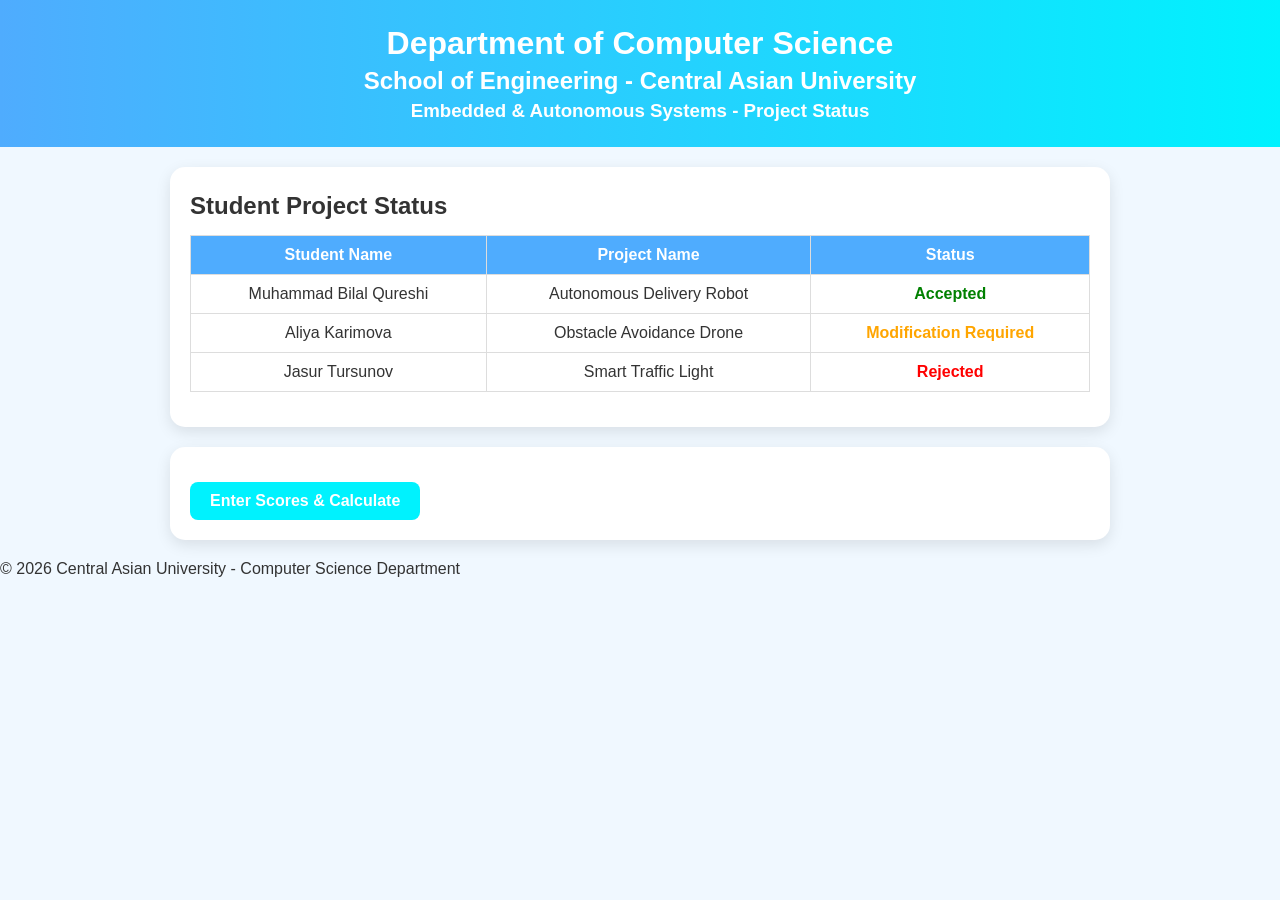
==== index.html @ 3877a405 "Add files via upload" ====
<!DOCTYPE html>
<html lang="en">
<head>
<meta charset="UTF-8">
<meta name="viewport" content="width=device-width, initial-scale=1.0">
<title>Embedded & Autonomous Systems Projects</title>
<link rel="stylesheet" href="style.css">
</head>
<body>
<header>
  <h1>Department of Computer Science</h1>
  <h2>School of Engineering - Central Asian University</h2>
  <h3>Embedded & Autonomous Systems - Project Status</h3>
</header>

<section>
  <h2>Student Project Status</h2>
  <table id="projectStatus">
    <thead>
      <tr>
        <th>Student Name</th>
        <th>Project Name</th>
        <th>Status</th>
      </tr>
    </thead>
    <tbody>
      <!-- Example data, you can update this -->
      <tr>
        <td>Muhammad Bilal Qureshi</td>
        <td>Autonomous Delivery Robot</td>
        <td class="accepted">Accepted</td>
      </tr>
      <tr>
        <td>Aliya Karimova</td>
        <td>Obstacle Avoidance Drone</td>
        <td class="modification">Modification Required</td>
      </tr>
      <tr>
        <td>Jasur Tursunov</td>
        <td>Smart Traffic Light</td>
        <td class="rejected">Rejected</td>
      </tr>
    </tbody>
  </table>
</section>

<section>
  <a href="scores.html" class="btn">Enter Scores & Calculate</a>
</section>

<footer>
  <p>&copy; 2026 Central Asian University - Computer Science Department</p>
</footer>
</body>
</html>
---- style.css ----
body {
  font-family: 'Segoe UI', Tahoma, Geneva, Verdana, sans-serif;
  margin: 0;
  padding: 0;
  background: #f0f8ff;
  color: #333;
}

header {
  text-align: center;
  background: linear-gradient(to right, #4facfe, #00f2fe);
  color: white;
  padding: 20px 0;
}

h1, h2, h3 {
  margin: 5px 0;
}

section {
  margin: 20px auto;
  width: 90%;
  max-width: 900px;
  background: #fff;
  padding: 20px;
  border-radius: 15px;
  box-shadow: 0 5px 15px rgba(0,0,0,0.1);
}

table {
  width: 100%;
  border-collapse: collapse;
  margin: 15px 0;
}

th, td {
  border: 1px solid #ddd;
  padding: 10px;
  text-align: center;
}

th {
  background: #4facfe;
  color: white;
}

.accepted {
  color: green;
  font-weight: bold;
}

.modification {
  color: orange;
  font-weight: bold;
}

.rejected {
  color: red;
  font-weight: bold;
}

form label {
  display: block;
  margin: 10px 0;
}

form input {
  width: 50%;
  padding: 5px;
  margin-left: 10px;
}

button, .btn {
  display: inline-block;
  margin-top: 15px;
  padding: 10px 20px;
  background: #00f2fe;
  color: #fff;
  border: none;
  border-radius: 8px;
  cursor: pointer;
  text-decoration: none;
  font-weight: bold;
}

button:hover, .btn:hover {
  background: #4facfe;
}

.result-box {
  margin-top: 15px;
  padding: 15px;
  border-radius: 10px;
  background: #e0f7fa;
}
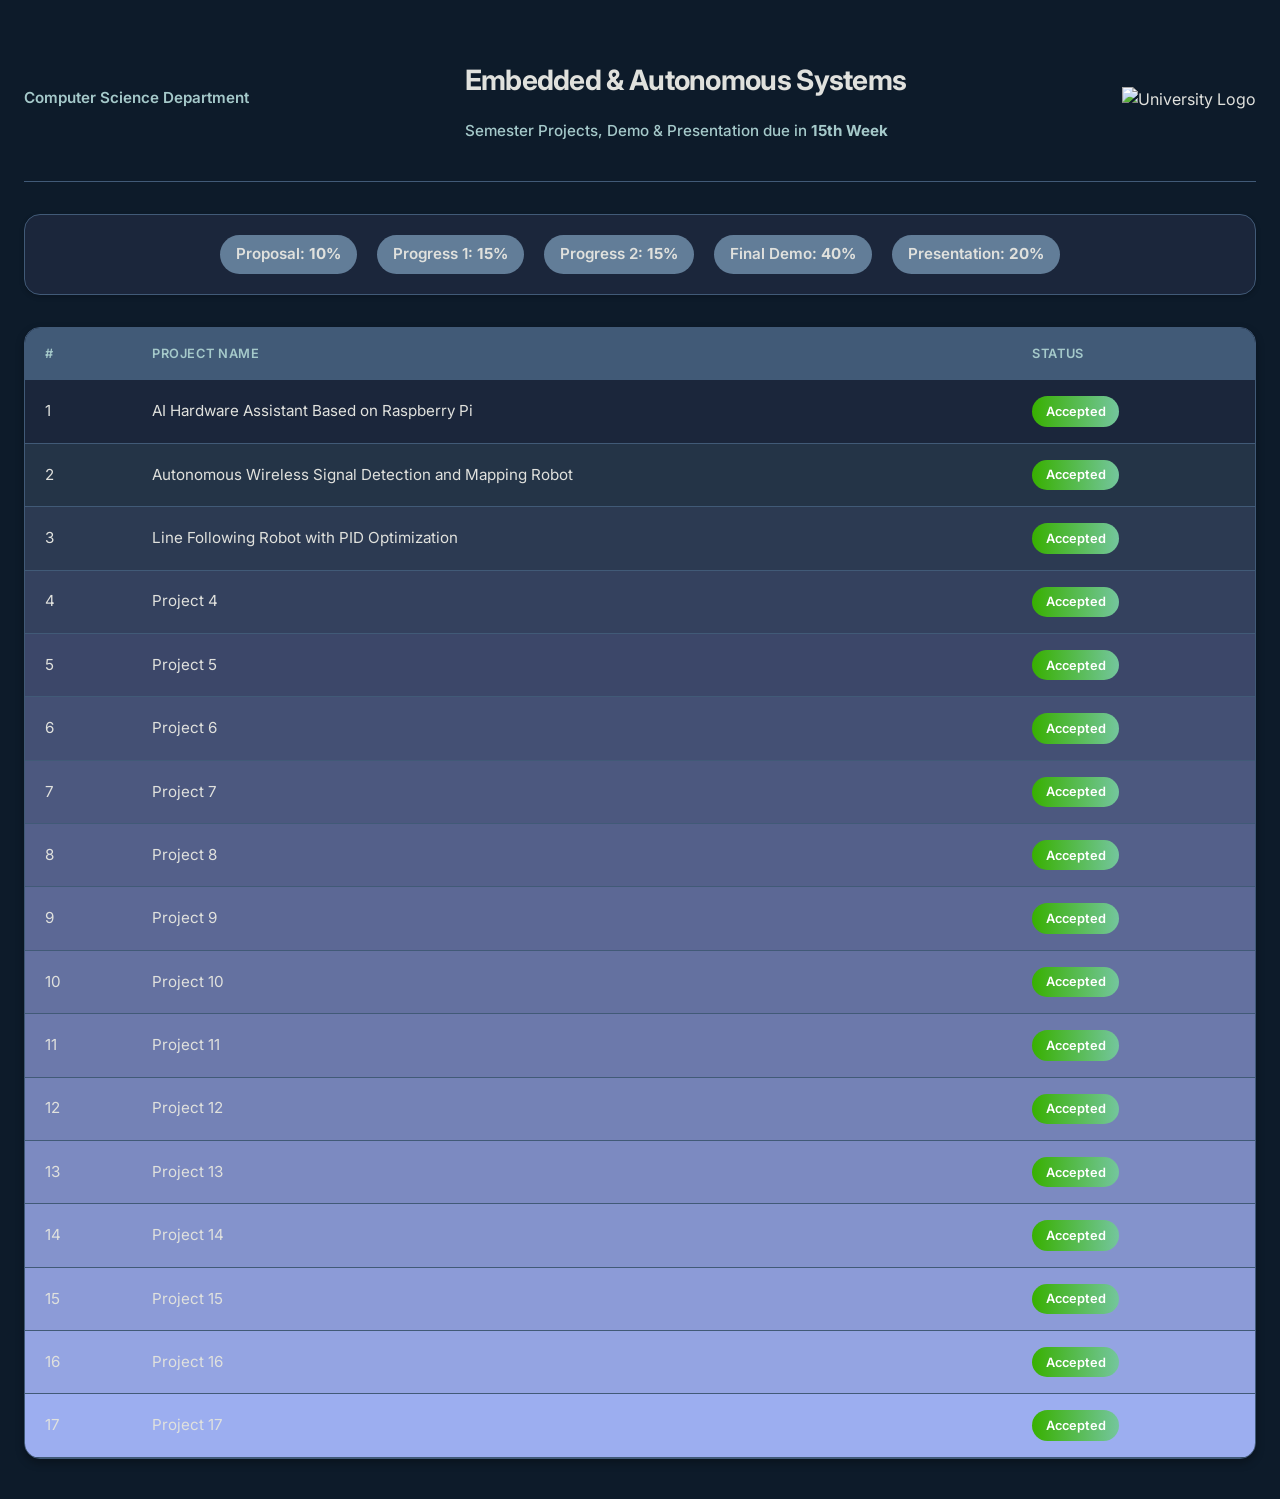
==== commit 97114d2b: "Add files via upload" ====
--- a/index.html
+++ b/index.html
@@ -1,55 +1,291 @@
 <!DOCTYPE html>
-<html lang="en">
+<html lang="en" class="scroll-smooth">
 <head>
 <meta charset="UTF-8">
-<meta name="viewport" content="width=device-width, initial-scale=1.0">
-<title>Embedded & Autonomous Systems Projects</title>
-<link rel="stylesheet" href="style.css">
+<meta name="viewport" content="width=device-width, initial-scale=1.0"/>
+<title>Embedded & Autonomous Systems Dashboard</title>
+<link rel="preconnect" href="https://fonts.googleapis.com">
+<link rel="preconnect" href="https://fonts.gstatic.com" crossorigin>
+<link href="https://fonts.googleapis.com/css2?family=Inter:wght@400;500;600;700&display=swap" rel="stylesheet">
+<style>
+:root {
+  --bg: #0d1b2a;
+  --surface: #1b263b;
+  --border: #415a77;
+  --text: #e0e1dd;
+  --text-sec: #a5c9ca;
+  --primary: #3b82f6;
+  --primary-dark: #2563eb;
+}
+
+body {
+  font-family:'Inter', system-ui, -apple-system, sans-serif;
+  background: var(--bg);
+  color: var(--text);
+  min-height: 100vh;
+  line-height: 1.5;
+  transition: background 0.3s;
+}
+
+.container { max-width:1280px; margin:0 auto; padding:2rem 1rem; }
+
+header {
+  display:flex; align-items:center; justify-content:space-between;
+  padding-bottom:1.5rem; margin-bottom:2rem; border-bottom:1px solid var(--border);
+}
+.header-left { font-size:0.95rem; font-weight:600; color:var(--text-sec); }
+.header-center h1 { font-size:1.75rem; font-weight:700; letter-spacing:-0.025em; }
+.header-center p { font-size:0.95rem; font-weight:500; color:var(--text-sec); margin-top:0.25rem; }
+.logo img { height:3.25rem; width:auto; cursor:pointer; }
+
+.weights {
+  display:flex; flex-wrap:wrap; gap:1.25rem; background:var(--surface);
+  padding:1.25rem; border-radius:1rem; border:1px solid var(--border);
+  margin-bottom:2rem; font-size:0.95rem; font-weight:500; box-shadow:0 2px 5px rgba(0,0,0,0.2); justify-content:center;
+}
+.weights > div {
+  background: #627d98; padding:0.5rem 1rem; border-radius:9999px; color:#e0e1dd; font-weight:600;
+}
+
+.card { background:var(--surface); border-radius:1rem; border:1px solid var(--border); overflow:hidden; box-shadow:0 4px 8px rgba(0,0,0,0.3); }
+table { width:100%; border-collapse:collapse; font-size:0.95rem; }
+th, td { padding:1rem 1.25rem; text-align:left; position: relative; transition: all 0.3s; }
+th { background: #415a77; font-weight:600; color: var(--text-sec); text-transform:uppercase; font-size:0.8rem; letter-spacing:0.05em; }
+
+tr { cursor:pointer; border-bottom:1px solid var(--border); transition: transform 0.2s; }
+
+tr:hover { transform: scale(1.02); }
+
+td::after {
+  content: '';
+  position: absolute;
+  height: 100%;
+  left: 0; top: 0;
+  background: rgba(59,130,246,0.15);
+  width: 0%;
+  transition: width 0.3s ease;
+  border-radius: 6px;
+  z-index: -1;
+}
+
+td:hover::after { width: 100%; }
+
+.status {
+  display:inline-block; padding:0.35rem 0.85rem; border-radius:9999px;
+  font-size:0.8rem; font-weight:600;
+  transition: all 0.3s;
+}
+
+.status-accepted { background: linear-gradient(90deg,#38b000,#74c69d); color:#fff; }
+.status-modify { background: linear-gradient(90deg,#ff6b6b,#ff8787); color:#fff; }
+.status-discuss { background: linear-gradient(90deg,#ffd60a,#ffec99); color:#000; }
+
+/* Unique project row colors for 17 projects */
+tr:nth-child(1) { background:#1b263b; }
+tr:nth-child(2) { background:#243447; }
+tr:nth-child(3) { background:#2c3a52; }
+tr:nth-child(4) { background:#34415e; }
+tr:nth-child(5) { background:#3c4769; }
+tr:nth-child(6) { background:#445074; }
+tr:nth-child(7) { background:#4c587f; }
+tr:nth-child(8) { background:#54608a; }
+tr:nth-child(9) { background:#5c6895; }
+tr:nth-child(10){ background:#6471a0; }
+tr:nth-child(11){ background:#6c79ab; }
+tr:nth-child(12){ background:#7482b6; }
+tr:nth-child(13){ background:#7c8ac1; }
+tr:nth-child(14){ background:#8493cc; }
+tr:nth-child(15){ background:#8c9bd7; }
+tr:nth-child(16){ background:#94a4e2; }
+tr:nth-child(17){ background:#9caef0; }
+
+/* Modal */
+.modal { position:fixed; inset:0; background:rgba(0,0,0,0.7); display:none; align-items:center; justify-content:center; z-index:50; backdrop-filter:blur(5px);}
+.modal-content { background:var(--surface); border-radius:1.25rem; width:100%; max-width:540px; margin:1rem; box-shadow:0 20px 25px rgba(0,0,0,0.3); overflow:hidden; border:1px solid var(--border);}
+.modal-header { padding:1.5rem 2rem; border-bottom:1px solid var(--border); display:flex; justify-content:space-between; align-items:center; }
+.modal-header h2 { font-size:1.4rem; font-weight:700; }
+.close { font-size:1.6rem; cursor:pointer; color:var(--text-sec); transition: color 0.15s; }
+.close:hover { color:#fff; }
+.modal-body { padding:2rem; }
+
+.marks-row { display:flex; justify-content:space-between; margin-bottom:1rem; }
+.marks-row div { background:#627d98; padding:0.5rem 0.8rem; border-radius:0.5rem; color:#e0e1dd; font-weight:600; text-align:center; flex:1; margin-right:0.5rem; }
+.marks-row div:last-child { margin-right:0; }
+
+.detail-row { display:grid; grid-template-columns:1fr 2fr; gap:1rem; padding:0.85rem 0; border-bottom:1px solid #627d98; }
+.detail-row:last-child { border-bottom:none; }
+.detail-row dt { font-weight:600; color:var(--text-sec); }
+input, select { width:100%; padding:0.75rem 1rem; border:1px solid #627d98; border-radius:0.6rem; font-size:0.95rem; transition:border-color 0.15s, box-shadow 0.15s; background:#0d1b2a; color:#e0e1dd;}
+input:focus, select:focus { outline:none; border-color:var(--primary); box-shadow:0 0 0 3px rgba(59,130,246,0.3); }
+.total-row { margin-top:1.5rem; padding-top:1.25rem; border-top:2px dashed #627d98; font-size:1.15rem; font-weight:700; }
+.btn { padding:0.75rem 1.5rem; background:var(--primary); color:white; border:none; border-radius:0.6rem; font-weight:600; cursor:pointer; transition:all 0.15s; }
+.btn:hover { background:var(--primary-dark); transform:translateY(-1px); }
+.btn-outline { background:transparent; border:1px solid #627d98; color:var(--text); }
+.btn-outline:hover { background:#415a77; color:white; }
+
+</style>
 </head>
 <body>
+
+<div class="container">
 <header>
-  <h1>Department of Computer Science</h1>
-  <h2>School of Engineering - Central Asian University</h2>
-  <h3>Embedded & Autonomous Systems - Project Status</h3>
+  <div class="header-left">Computer Science Department</div>
+  <div class="header-center">
+    <h1>Embedded & Autonomous Systems</h1>
+    <p>Semester Projects, Demo & Presentation due in <b>15th Week</b></p>
+  </div>
+  <div class="logo">
+    <img src="https://github.com/backy4u/embedded-projects/raw/main/abc.png" alt="University Logo">
+  </div>
 </header>
 
-<section>
-  <h2>Student Project Status</h2>
-  <table id="projectStatus">
+<div class="weights">
+  <div>Proposal: <b>10%</b></div>
+  <div>Progress 1: <b>15%</b></div>
+  <div>Progress 2: <b>15%</b></div>
+  <div>Final Demo: <b>40%</b></div>
+  <div>Presentation: <b>20%</b></div>
+</div>
+
+<div class="card">
+  <table>
     <thead>
       <tr>
-        <th>Student Name</th>
+        <th>#</th>
         <th>Project Name</th>
         <th>Status</th>
       </tr>
     </thead>
-    <tbody>
-      <!-- Example data, you can update this -->
-      <tr>
-        <td>Muhammad Bilal Qureshi</td>
-        <td>Autonomous Delivery Robot</td>
-        <td class="accepted">Accepted</td>
-      </tr>
-      <tr>
-        <td>Aliya Karimova</td>
-        <td>Obstacle Avoidance Drone</td>
-        <td class="modification">Modification Required</td>
-      </tr>
-      <tr>
-        <td>Jasur Tursunov</td>
-        <td>Smart Traffic Light</td>
-        <td class="rejected">Rejected</td>
-      </tr>
-    </tbody>
+    <tbody id="projectTable"></tbody>
   </table>
-</section>
-
-<section>
-  <a href="scores.html" class="btn">Enter Scores & Calculate</a>
-</section>
-
-<footer>
-  <p>&copy; 2026 Central Asian University - Computer Science Department</p>
-</footer>
+</div>
+</div>
+
+<div class="modal" id="modal">
+  <div class="modal-content">
+    <div class="modal-header">
+      <h2 id="title"></h2>
+      <span class="close" onclick="closeModal()">×</span>
+    </div>
+    <div class="modal-body">
+      <dl class="detail-row"><dt>Members</dt><dd id="members"></dd></dl>
+      <dl class="detail-row"><dt>IDs</dt><dd id="ids"></dd></dl>
+
+      <!-- Marks distribution row -->
+      <div class="marks-row">
+        <div>Proposal 10%</div>
+        <div>Progress 1 15%</div>
+        <div>Progress 2 15%</div>
+        <div>Final Demo 40%</div>
+        <div>Presentation 20%</div>
+      </div>
+
+      <div class="detail-row"><dt>Proposal</dt><dd><input type="number" id="proposal" min="0" max="100"></dd></div>
+      <div class="detail-row"><dt>Progress 1</dt><dd><input type="number" id="p1" min="0" max="100"></dd></div>
+      <div class="detail-row"><dt>Progress 2</dt><dd><input type="number" id="p2" min="0" max="100"></dd></div>
+      <div class="detail-row"><dt>Final Demo</dt><dd><input type="number" id="final" min="0" max="100"></dd></div>
+      <div class="detail-row"><dt>Presentation</dt><dd><input type="number" id="presentation" min="0" max="100"></dd></div>
+      <div class="total-row">Total: <span id="total">0</span> %</div>
+      <div style="margin-top:1.75rem;">
+        <label style="font-weight:600; display:block; margin-bottom:0.5rem;">Status</label>
+        <select id="statusSelect">
+          <option value="Accepted">Accepted</option>
+          <option value="Modify">Modify</option>
+          <option value="Discuss">Discuss</option>
+        </select>
+      </div>
+      <div style="margin-top:2rem; display:flex; gap:1rem; justify-content:flex-end;">
+        <button class="btn-outline" onclick="closeModal()">Cancel</button>
+        <button class="btn" onclick="saveData()">Save Changes</button>
+      </div>
+    </div>
+  </div>
+</div>
+
+<script>
+let currentIndex=null;
+const modal=document.getElementById("modal");
+let projects=JSON.parse(localStorage.getItem("projects"))||[
+  {name:"AI Hardware Assistant Based on Raspberry Pi", members:"Dmitriy Taldonov, Sayida'zamxon Rasulxo'jayev, Alisher Babadjanov, Temurbek Masksudov, Umidjon Gafurov", ids:"230350,230020,2302371,210721,230400", status:"Accepted"},
+  {name:"Autonomous Wireless Signal Detection and Mapping Robot", members:"Same Team", ids:"230350,230020,2302371,210721,230400", status:"Accepted"},
+  {name:"Line Following Robot with PID Optimization", members:"Xikamtova Nozima, Sharapova Elixabet, Nazarova Munisa", ids:"230150,240372,230070", status:"Accepted"},
+  {name:"Project 4", members:"Team 4", ids:"230001,230002", status:"Accepted"},
+  {name:"Project 5", members:"Team 5", ids:"230003,230004", status:"Accepted"},
+  {name:"Project 6", members:"Team 6", ids:"230005,230006", status:"Accepted"},
+  {name:"Project 7", members:"Team 7", ids:"230007,230008", status:"Accepted"},
+  {name:"Project 8", members:"Team 8", ids:"230009,230010", status:"Accepted"},
+  {name:"Project 9", members:"Team 9", ids:"230011,230012", status:"Accepted"},
+  {name:"Project 10", members:"Team 10", ids:"230013,230014", status:"Accepted"},
+  {name:"Project 11", members:"Team 11", ids:"230015,230016", status:"Accepted"},
+  {name:"Project 12", members:"Team 12", ids:"230017,230018", status:"Accepted"},
+  {name:"Project 13", members:"Team 13", ids:"230019,230020", status:"Accepted"},
+  {name:"Project 14", members:"Team 14", ids:"230021,230022", status:"Accepted"},
+  {name:"Project 15", members:"Team 15", ids:"230023,230024", status:"Accepted"},
+  {name:"Project 16", members:"Team 16", ids:"230025,230026", status:"Accepted"},
+  {name:"Project 17", members:"Team 17", ids:"230027,230028", status:"Accepted"}
+];
+
+function renderTable(){
+  const tbody=document.getElementById("projectTable");
+  tbody.innerHTML="";
+  projects.forEach((p,i)=>{
+    let statusClass="status-accepted";
+    if(p.status==="Modify") statusClass="status-modify";
+    if(p.status==="Discuss") statusClass="status-discuss";
+    const tr=document.createElement("tr");
+    tr.innerHTML=`<td>${i+1}</td><td>${p.name}</td><td><span class="status ${statusClass}">${p.status}</span></td>`;
+    tr.onclick=()=>openModal(i);
+    tbody.appendChild(tr);
+  });
+}
+
+function openModal(i){
+  currentIndex=i;
+  const p=projects[i];
+  modal.style.display="flex";
+  document.getElementById("title").textContent=p.name;
+  document.getElementById("members").textContent=p.members;
+  document.getElementById("ids").textContent=p.ids;
+  document.getElementById("proposal").value=p.proposal??0;
+  document.getElementById("p1").value=p.p1??0;
+  document.getElementById("p2").value=p.p2??0;
+  document.getElementById("final").value=p.final??0;
+  document.getElementById("presentation").value=p.presentation??0;
+  document.getElementById("statusSelect").value=p.status;
+  calculateTotal();
+}
+
+function calculateTotal(){
+  const sum=Number(document.getElementById("proposal").value||0)+
+            Number(document.getElementById("p1").value||0)+
+            Number(document.getElementById("p2").value||0)+
+            Number(document.getElementById("final").value||0)+
+            Number(document.getElementById("presentation").value||0);
+  document.getElementById("total").textContent=sum;
+}
+
+document.querySelectorAll("#modal input").forEach(el=>el.addEventListener("input",calculateTotal));
+
+function saveData(){
+  const p=projects[currentIndex];
+  p.proposal=Number(document.getElementById("proposal").value);
+  p.p1=Number(document.getElementById("p1").value);
+  p.p2=Number(document.getElementById("p2").value);
+  p.final=Number(document.getElementById("final").value);
+  p.presentation=Number(document.getElementById("presentation").value);
+  p.status=document.getElementById("statusSelect").value;
+  localStorage.setItem("projects",JSON.stringify(projects));
+  closeModal();
+  renderTable();
+}
+
+function closeModal(){ modal.style.display="none"; }
+
+renderTable();
+document.querySelector(".logo").addEventListener("dblclick",()=>{
+  document.documentElement.dataset.theme=document.documentElement.dataset.theme==="dark"?"":"dark";
+});
+</script>
+
 </body>
 </html>
